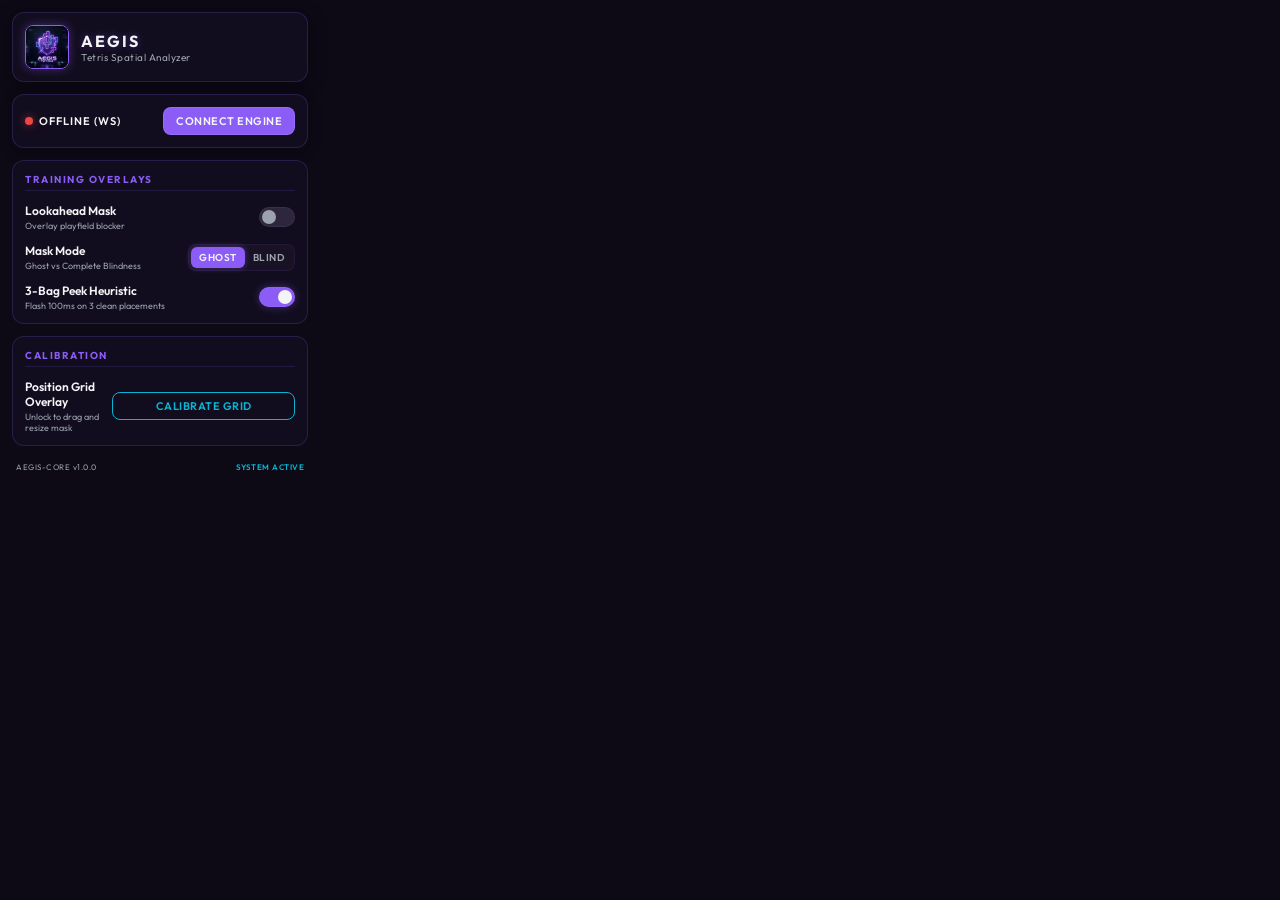
==== extension/popup.html @ b60c501f "feat: implement Manifest V3 Chrome Extension lookahead overlay and control HUD" ====
<!DOCTYPE html>
<html lang="en">
<head>
  <meta charset="UTF-8">
  <meta name="viewport" content="width=device-width, initial-scale=1.0">
  <title>Aegis-Tetris HUD</title>
  <link rel="stylesheet" href="popup.css">
</head>
<body>
  <div class="hud-container">
    <header class="hud-header">
      <img src="assets/logo.png" alt="Aegis Logo" class="hud-logo">
      <div class="hud-title-block">
        <h1>AEGIS</h1>
        <p>Tetris Spatial Analyzer</p>
      </div>
    </header>

    <div class="hud-card connection-status">
      <div class="status-indicator">
        <span class="status-dot disconnected" id="statusDot"></span>
        <span class="status-text" id="statusText">OFFLINE (WS)</span>
      </div>
      <button class="btn btn-connect" id="btnConnect">CONNECT ENGINE</button>
    </div>

    <section class="hud-section">
      <div class="section-title">TRAINING OVERLAYS</div>
      
      <div class="control-row">
        <div class="control-info">
          <span class="control-label">Lookahead Mask</span>
          <span class="control-desc">Overlay playfield blocker</span>
        </div>
        <label class="switch">
          <input type="checkbox" id="chkMask">
          <span class="slider"></span>
        </label>
      </div>

      <div class="control-row">
        <div class="control-info">
          <span class="control-label">Mask Mode</span>
          <span class="control-desc">Ghost vs Complete Blindness</span>
        </div>
        <div class="btn-group">
          <button class="btn btn-tab active" id="btnGhost">GHOST</button>
          <button class="btn btn-tab" id="btnBlind">BLIND</button>
        </div>
      </div>

      <div class="control-row">
        <div class="control-info">
          <span class="control-label">3-Bag Peek Heuristic</span>
          <span class="control-desc">Flash 100ms on 3 clean placements</span>
        </div>
        <label class="switch">
          <input type="checkbox" id="chkHeuristic" checked>
          <span class="slider"></span>
        </label>
      </div>
    </section>

    <section class="hud-section">
      <div class="section-title">CALIBRATION</div>
      
      <div class="control-row">
        <div class="control-info">
          <span class="control-label">Position Grid Overlay</span>
          <span class="control-desc">Unlock to drag and resize mask</span>
        </div>
        <button class="btn btn-outline" id="btnCalibrate">CALIBRATE GRID</button>
      </div>
    </section>

    <footer class="hud-footer">
      <span class="version">AEGIS-CORE v1.0.0</span>
      <span class="system-ready">SYSTEM ACTIVE</span>
    </footer>
  </div>
  <script src="popup.js"></script>
</body>
</html>
---- extension/popup.css ----
@import url('https://fonts.googleapis.com/css2?family=Outfit:wght@300;400;600;700&display=swap');

:root {
  --bg-obsidian: #0d0915;
  --panel-glass: rgba(22, 16, 35, 0.7);
  --panel-glass-border: rgba(139, 92, 246, 0.2);
  --neon-purple: #8b5cf6;
  --neon-purple-glow: rgba(139, 92, 246, 0.4);
  --neon-cyan: #06b6d4;
  --neon-cyan-glow: rgba(6, 182, 212, 0.4);
  --neon-red: #ef4444;
  --neon-green: #10b981;
  --text-primary: #f3f4f6;
  --text-muted: #9ca3af;
}

* {
  box-sizing: border-box;
  margin: 0;
  padding: 0;
  font-family: 'Outfit', sans-serif;
  -webkit-font-smoothing: antialiased;
}

body {
  width: 320px;
  background-color: var(--bg-obsidian);
  color: var(--text-primary);
  padding: 12px;
  overflow: hidden;
}

.hud-container {
  display: flex;
  flex-direction: column;
  gap: 12px;
}

/* Header */
.hud-header {
  display: flex;
  align-items: center;
  gap: 12px;
  background: var(--panel-glass);
  border: 1px solid var(--panel-glass-border);
  padding: 12px;
  border-radius: 12px;
  box-shadow: 0 4px 20px rgba(0, 0, 0, 0.3);
}

.hud-logo {
  width: 44px;
  height: 44px;
  border-radius: 8px;
  border: 1px solid var(--neon-purple);
  box-shadow: 0 0 10px var(--neon-purple-glow);
}

.hud-title-block h1 {
  font-size: 16px;
  font-weight: 700;
  letter-spacing: 2px;
  color: var(--text-primary);
  text-shadow: 0 0 8px var(--neon-purple-glow);
}

.hud-title-block p {
  font-size: 10px;
  color: var(--text-muted);
  letter-spacing: 0.5px;
}

/* Card / Connection */
.hud-card {
  background: var(--panel-glass);
  border: 1px solid var(--panel-glass-border);
  padding: 12px;
  border-radius: 12px;
  box-shadow: 0 4px 15px rgba(0, 0, 0, 0.2);
}

.connection-status {
  display: flex;
  justify-content: space-between;
  align-items: center;
}

.status-indicator {
  display: flex;
  align-items: center;
  gap: 6px;
}

.status-dot {
  width: 8px;
  height: 8px;
  border-radius: 50%;
  display: inline-block;
}

.status-dot.disconnected {
  background-color: var(--neon-red);
  box-shadow: 0 0 8px rgba(239, 68, 68, 0.6);
}

.status-dot.connected {
  background-color: var(--neon-green);
  box-shadow: 0 0 8px rgba(16, 185, 129, 0.6);
}

.status-text {
  font-size: 11px;
  font-weight: 600;
  letter-spacing: 1px;
}

/* Sections */
.hud-section {
  background: var(--panel-glass);
  border: 1px solid var(--panel-glass-border);
  border-radius: 12px;
  padding: 12px;
  display: flex;
  flex-direction: column;
  gap: 12px;
}

.section-title {
  font-size: 10px;
  font-weight: 700;
  color: var(--neon-purple);
  letter-spacing: 1.5px;
  border-bottom: 1px solid rgba(139, 92, 246, 0.15);
  padding-bottom: 4px;
}

/* Control Rows */
.control-row {
  display: flex;
  justify-content: space-between;
  align-items: center;
  gap: 8px;
}

.control-info {
  display: flex;
  flex-direction: column;
  gap: 2px;
  max-width: 65%;
}

.control-label {
  font-size: 12px;
  font-weight: 600;
}

.control-desc {
  font-size: 9px;
  color: var(--text-muted);
}

/* Toggles & Switches */
.switch {
  position: relative;
  display: inline-block;
  width: 36px;
  height: 20px;
}

.switch input {
  opacity: 0;
  width: 0;
  height: 0;
}

.slider {
  position: absolute;
  cursor: pointer;
  top: 0;
  left: 0;
  right: 0;
  bottom: 0;
  background-color: #2e263d;
  transition: .2s;
  border-radius: 20px;
  border: 1px solid rgba(255, 255, 255, 0.05);
}

.slider:before {
  position: absolute;
  content: "";
  height: 14px;
  width: 14px;
  left: 2px;
  bottom: 2px;
  background-color: var(--text-muted);
  transition: .2s;
  border-radius: 50%;
}

input:checked + .slider {
  background-color: var(--neon-purple);
  box-shadow: 0 0 8px var(--neon-purple-glow);
}

input:checked + .slider:before {
  transform: translateX(16px);
  background-color: var(--text-primary);
}

/* Buttons */
.btn {
  padding: 6px 12px;
  border-radius: 8px;
  border: none;
  font-size: 11px;
  font-weight: 600;
  cursor: pointer;
  transition: all 0.2s ease;
  letter-spacing: 0.5px;
}

.btn-connect {
  background: var(--neon-purple);
  color: var(--text-primary);
  border: 1px solid rgba(255, 255, 255, 0.1);
}

.btn-connect:hover {
  background: #7c3aed;
  box-shadow: 0 0 10px var(--neon-purple-glow);
}

.btn-group {
  display: flex;
  background: #191225;
  padding: 2px;
  border-radius: 8px;
  border: 1px solid rgba(139, 92, 246, 0.1);
}

.btn-tab {
  background: transparent;
  color: var(--text-muted);
  padding: 4px 8px;
  font-size: 10px;
  border-radius: 6px;
}

.btn-tab.active {
  background: var(--neon-purple);
  color: var(--text-primary);
  box-shadow: 0 0 6px var(--neon-purple-glow);
}

.btn-outline {
  background: transparent;
  color: var(--neon-cyan);
  border: 1px solid var(--neon-cyan);
  width: 100%;
}

.btn-outline:hover {
  background: rgba(6, 182, 212, 0.1);
  box-shadow: 0 0 8px var(--neon-cyan-glow);
}

.btn-outline.active {
  background: var(--neon-cyan);
  color: var(--bg-obsidian);
  box-shadow: 0 0 8px var(--neon-cyan-glow);
}

/* Footer */
.hud-footer {
  display: flex;
  justify-content: space-between;
  font-size: 8px;
  color: var(--text-muted);
  letter-spacing: 0.5px;
  padding: 4px;
}

.system-ready {
  color: var(--neon-cyan);
  font-weight: 600;
}
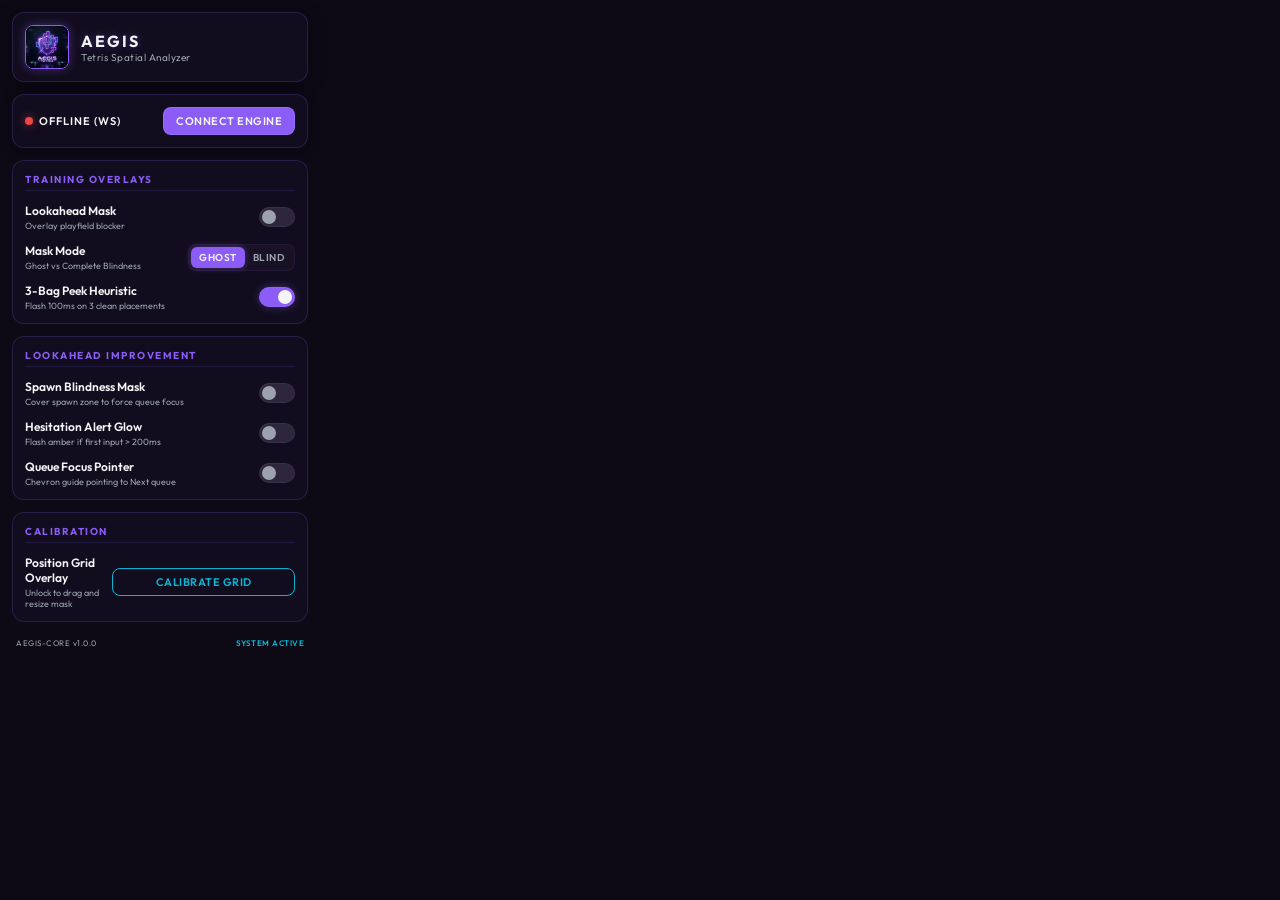
==== commit cb343497: "feat: implement lookahead training tools including spawn blindness cover, hesitation alert, and queu" ====
--- a/extension/popup.html
+++ b/extension/popup.html
@@ -62,6 +62,43 @@
     </section>
 
     <section class="hud-section">
+      <div class="section-title">LOOKAHEAD IMPROVEMENT</div>
+      
+      <div class="control-row">
+        <div class="control-info">
+          <span class="control-label">Spawn Blindness Mask</span>
+          <span class="control-desc">Cover spawn zone to force queue focus</span>
+        </div>
+        <label class="switch">
+          <input type="checkbox" id="chkSpawnBlind">
+          <span class="slider"></span>
+        </label>
+      </div>
+
+      <div class="control-row">
+        <div class="control-info">
+          <span class="control-label">Hesitation Alert Glow</span>
+          <span class="control-desc">Flash amber if first input > 200ms</span>
+        </div>
+        <label class="switch">
+          <input type="checkbox" id="chkHesitation">
+          <span class="slider"></span>
+        </label>
+      </div>
+
+      <div class="control-row">
+        <div class="control-info">
+          <span class="control-label">Queue Focus Pointer</span>
+          <span class="control-desc">Chevron guide pointing to Next queue</span>
+        </div>
+        <label class="switch">
+          <input type="checkbox" id="chkQueuePointer">
+          <span class="slider"></span>
+        </label>
+      </div>
+    </section>
+
+    <section class="hud-section">
       <div class="section-title">CALIBRATION</div>
       
       <div class="control-row">
